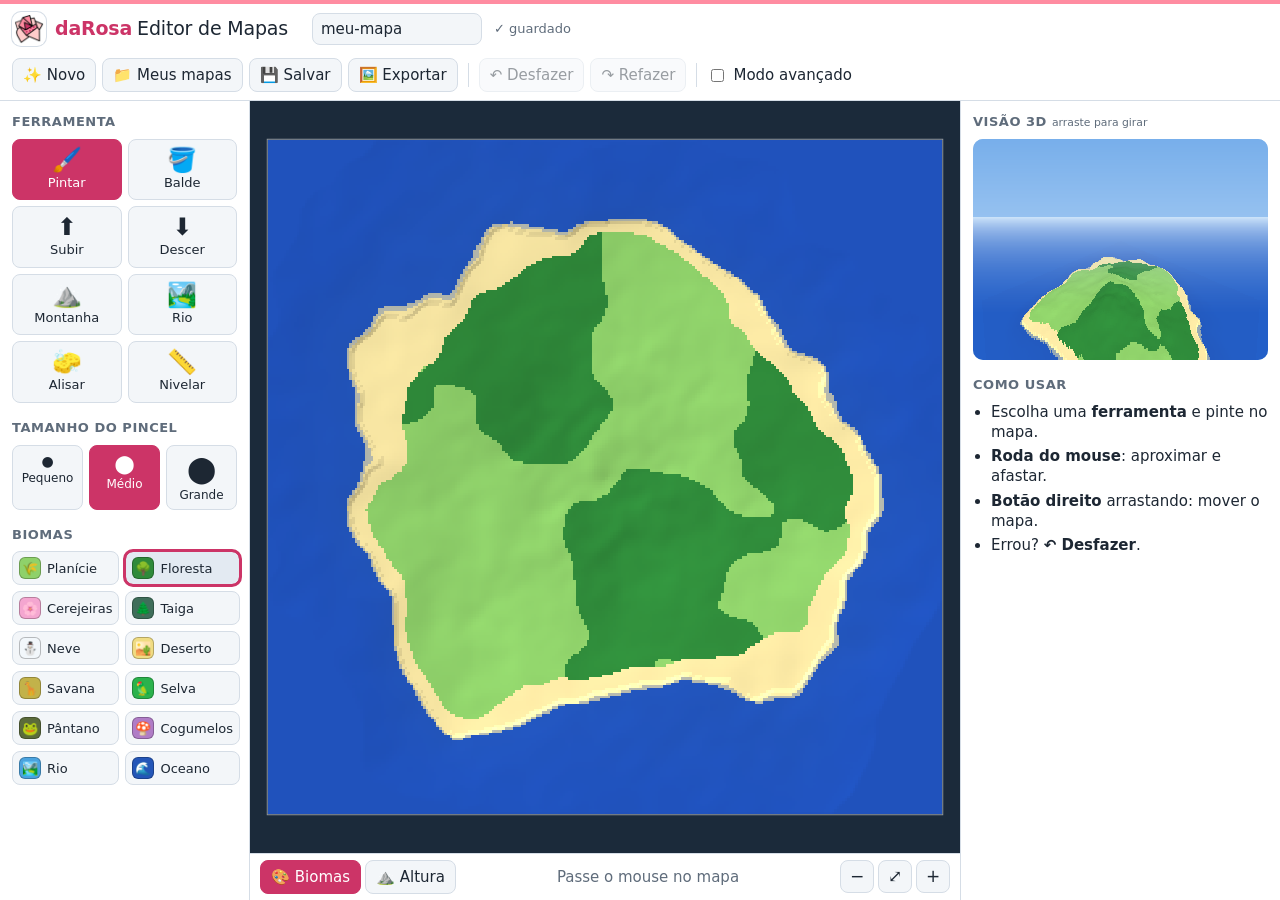
==== editor/index.html @ 05f7c0da "daRosa - Editor de Mapas: editor no navegador e gerador de mundos Editor de mapas de Minecraft no na" ====
<!doctype html>
<html lang="pt-BR">
<head>
  <meta charset="utf-8">
  <meta name="viewport" content="width=device-width, initial-scale=1">
  <title>daRosa - Editor de Mapas</title>
  <meta name="description" content="daRosa - Editor de Mapas: pinte biomas e relevo e transforme o desenho num mundo de Minecraft.">
  <meta name="theme-color" content="#cc3467">
  <link rel="icon" type="image/png" href="img/favicon.png">
  <link rel="apple-touch-icon" href="img/apple-touch-icon.png">
  <link rel="stylesheet" href="style.css">
</head>
<body class="simples">
  <header class="topo">
    <h1 class="marca">
      <img src="img/logo.png" alt="" width="34" height="34">
      <b>daRosa</b> <span>Editor de Mapas</span>
    </h1>
    <input id="nome" class="nome" value="meu-mapa" title="Nome do mapa" aria-label="Nome do mapa">
    <span id="statusSalvo" class="status-salvo" title="O mapa é guardado sozinho neste navegador enquanto você desenha">…</span>
    <div class="acoes">
      <button id="btnNovo" title="Começar um mapa novo (o atual continua guardado)">✨ Novo</button>
      <button id="btnAbrir" title="Ver todos os mapas guardados e as versões antigas">📁 Meus mapas</button>
      <button id="btnSalvar" title="Baixar o mapa num arquivo (.mcmapa)">💾 Salvar</button>
      <button id="btnExportar" title="Exportar imagens do mapa">🖼️ Exportar</button>
      <span class="sep"></span>
      <button id="btnDesfazer" title="Desfazer (Ctrl+Z)">↶ Desfazer</button>
      <button id="btnRefazer" title="Refazer (Ctrl+Y)">↷ Refazer</button>
      <span class="sep"></span>
      <label class="chave" title="Mostrar mais controles">
        <input type="checkbox" id="chkAvancado"> <span>Modo avançado</span>
      </label>
    </div>
    <input type="file" id="arquivo" accept=".mcmapa,.mcbackup,.json" hidden>
  </header>

  <main class="area">
    <aside class="painel esquerda">
      <section>
        <h2>Ferramenta</h2>
        <div id="ferramentas" class="grade-botoes"></div>
      </section>
      <section>
        <h2>Tamanho do pincel</h2>
        <div class="tamanhos simples-so">
          <button data-tam="4" class="tam">●<small>Pequeno</small></button>
          <button data-tam="10" class="tam">⬤<small>Médio</small></button>
          <button data-tam="24" class="tam grande">⬤<small>Grande</small></button>
        </div>
        <div class="avancado">
          <label class="linha">Raio <input type="range" id="rngRaio" min="1" max="100" value="10"> <output id="outRaio">10</output></label>
          <label class="linha">Força <input type="range" id="rngForca" min="5" max="100" value="50"> <output id="outForca">50%</output></label>
        </div>
      </section>
      <section id="secBiomas">
        <h2>Biomas</h2>
        <div id="biomas" class="biomas"></div>
      </section>
    </aside>

    <section class="centro">
      <div class="palco"><canvas id="mapa"></canvas></div>
      <div class="barra-mapa">
        <div class="vistas" role="group" aria-label="Como ver o mapa">
          <button data-vista="bioma" class="ativo">🎨 Biomas</button>
          <button data-vista="altura">⛰️ Altura</button>
        </div>
        <div id="info" class="info">Passe o mouse no mapa</div>
        <div class="zoom">
          <button id="zoomMenos" title="Afastar">−</button>
          <button id="zoomAjustar" title="Ver o mapa inteiro">⤢</button>
          <button id="zoomMais" title="Aproximar">+</button>
        </div>
      </div>
    </section>

    <aside class="painel direita">
      <section class="sec3d">
        <h2>Visão 3D <small>arraste para girar</small></h2>
        <canvas id="tela3d"></canvas>
      </section>
      <section class="avancado">
        <h2>Ajustes</h2>
        <label class="linha">Nível do mar <input type="number" id="numMar" min="-40" max="200" value="63"></label>
        <label class="linha"><input type="checkbox" id="chkMagico" checked> Pincel mágico <small>(oceano e rio afundam o terreno; terra sobe acima da água)</small></label>
        <label class="linha"><input type="checkbox" id="chkNivelClique" checked> Nivelar na altura do clique</label>
        <label class="linha">Altura do nivelar <input type="number" id="numNivel" min="-56" max="300" value="70"></label>
        <label class="linha">Exagero 3D <input type="range" id="rngExagero" min="10" max="40" value="15"></label>
        <label class="linha"><input type="checkbox" id="chkRelevo" checked> Sombra do relevo no mapa</label>
        <label class="linha"><input type="checkbox" id="chkGrade"> Grade de chunks (16×16)</label>
        <p class="dica" id="tamanhoInfo"></p>
      </section>
      <section class="ajuda simples-so">
        <h2>Como usar</h2>
        <ul>
          <li>Escolha uma <b>ferramenta</b> e pinte no mapa.</li>
          <li><b>Roda do mouse</b>: aproximar e afastar.</li>
          <li><b>Botão direito</b> arrastando: mover o mapa.</li>
          <li>Errou? <b>↶ Desfazer</b>.</li>
        </ul>
      </section>
    </aside>
  </main>

  <dialog id="dlgNovo">
    <form method="dialog">
      <h2>✨ Mapa novo</h2>
      <p>Que tipo de começo?</p>
      <div class="opcoes" id="tiposNovo">
        <label><input type="radio" name="tipo" value="ilha" checked><span>🏝️<b>Ilha</b></span></label>
        <label><input type="radio" name="tipo" value="planicie"><span>🌾<b>Planície</b></span></label>
        <label><input type="radio" name="tipo" value="oceano"><span>🌊<b>Só oceano</b></span></label>
      </div>
      <p>Tamanho</p>
      <div class="opcoes">
        <label><input type="radio" name="tam" value="256" checked><span>🟩<b>Pequeno</b><small>256 × 256</small></span></label>
        <label><input type="radio" name="tam" value="512"><span>🟩🟩<b>Médio</b><small>512 × 512</small></span></label>
        <label><input type="radio" name="tam" value="1024"><span>🟩🟩🟩<b>Grande</b><small>1024 × 1024</small></span></label>
      </div>
      <p class="dica">O mapa de agora não some: ele continua guardado em 📁 Meus mapas.</p>
      <menu>
        <button value="cancelar">Cancelar</button>
        <button value="ok" class="primario">Criar</button>
      </menu>
    </form>
  </dialog>

  <dialog id="dlgExportar">
    <form method="dialog">
      <h2>🖼️ Exportar</h2>
      <div class="opcoes">
        <button value="png-bioma" class="op"><span>🎨<b>Imagem dos biomas</b></span></button>
        <button value="png-altura" class="op"><span>⛰️<b>Imagem da altura</b></span></button>
      </div>
      <p class="dica">Para o Minecraft, o gerador usa o arquivo do projeto (💾 Salvar). A geração do mundo vem na próxima etapa.</p>
      <menu><button value="cancelar">Fechar</button></menu>
    </form>
  </dialog>

  <dialog id="dlgMapas" class="largo">
    <div class="mapas-topo">
      <button id="mapasVoltar" hidden>← Voltar</button>
      <h2 id="mapasTitulo">📁 Meus mapas</h2>
      <button id="mapasFechar" title="Fechar">✕</button>
    </div>
    <div id="mapasLista" class="mapas-lista"></div>
    <div id="mapasAcoes" class="mapas-acoes">
      <button id="mapasArquivo" title="Abrir um arquivo .mcmapa ou um backup .mcbackup">📂 Abrir arquivo…</button>
      <button id="mapasBackup" title="Baixar um arquivo com todos os mapas deste navegador">⬇️ Baixar backup de todos</button>
    </div>
    <p class="dica">Os mapas ficam guardados <b>neste navegador, neste computador</b>. Para levar a outro lugar ou ter uma cópia segura, use 💾 Salvar ou o backup.</p>
  </dialog>

  <div id="aviso" class="aviso" role="status" aria-live="polite"></div>

  <script type="module" src="js/app.js"></script>
</body>
</html>
---- editor/style.css ----
:root {
  --fundo: #eef2f6;
  --painel: #ffffff;
  --texto: #1d2733;
  --suave: #5f6c7b;
  --borda: #d5dde6;
  --botao: #f3f6f9;
  --botao-hover: #e3eaf2;
  /* cores da marca daRosa */
  --rosa-claro: #fecccb;
  --rosa: #ff8ca1;
  --rosa-escuro: #cc3467;
  --ativo: var(--rosa-escuro);
  --ativo-texto: #ffffff;
  --fundo-mapa: #1b2a3a;
  --raio: 10px;
  color-scheme: light;
}
@media (prefers-color-scheme: dark) {
  :root {
    --fundo: #12171e;
    --painel: #1b222b;
    --texto: #e6edf3;
    --suave: #9aa7b4;
    --borda: #2c3642;
    --botao: #242d38;
    --botao-hover: #2e3946;
    --ativo: #c82f63;
    --fundo-mapa: #0d1621;
    color-scheme: dark;
  }
}

* { box-sizing: border-box; }
html, body { height: 100%; margin: 0; }
body {
  background: var(--fundo);
  color: var(--texto);
  font: 15px/1.35 system-ui, "Segoe UI", Roboto, sans-serif;
  display: flex; flex-direction: column;
  overflow: hidden;
}
button {
  font: inherit; color: inherit;
  background: var(--botao);
  border: 1px solid var(--borda);
  border-radius: 8px;
  padding: 6px 10px;
  cursor: pointer;
}
button:hover { background: var(--botao-hover); }
button:disabled { opacity: .45; cursor: default; }
button.ativo, button.primario { background: var(--ativo); color: var(--ativo-texto); border-color: var(--ativo); }
input[type=number] { width: 72px; font: inherit; padding: 3px 5px; border-radius: 6px; border: 1px solid var(--borda); background: var(--botao); color: inherit; }
h2 { font-size: 13px; text-transform: uppercase; letter-spacing: .04em; color: var(--suave); margin: 0 0 8px; }
h2 small { text-transform: none; letter-spacing: 0; font-weight: normal; }

/* ---------- topo ---------- */
.topo {
  display: flex; align-items: center; gap: 12px; flex-wrap: wrap;
  padding: 8px 12px;
  background: var(--painel);
  border-bottom: 1px solid var(--borda);
}
.topo { border-top: 4px solid var(--rosa); }
/* marca no mesmo estilo do daRosa Modelamento 3D */
.marca {
  display: flex; align-items: center; gap: 9px; white-space: nowrap;
  font-size: 19px; margin: 0 12px 0 0; font-weight: 600; letter-spacing: -.01em; color: var(--texto);
}
.marca img {
  width: 34px; height: 34px; display: block;
  background: #fff; border-radius: 9px; padding: 2px; box-shadow: 0 0 0 1px var(--borda);
}
.marca b { color: var(--rosa-escuro); font-weight: 800; }
.marca span { color: var(--texto); font-weight: 500; margin-left: -4px; }
@media (prefers-color-scheme: dark) { .marca b { color: var(--rosa); } }
.nome { font: inherit; padding: 5px 8px; border: 1px solid var(--borda); border-radius: 8px; background: var(--botao); color: inherit; width: 170px; }
.acoes { display: flex; align-items: center; gap: 6px; flex-wrap: wrap; }
.sep { width: 1px; height: 24px; background: var(--borda); margin: 0 4px; }
.chave { display: flex; align-items: center; gap: 6px; cursor: pointer; user-select: none; }

/* ---------- área principal ---------- */
.area {
  flex: 1; min-height: 0;
  display: grid;
  grid-template-columns: 250px 1fr 320px;
  grid-template-rows: minmax(0, 1fr);
}
.painel {
  background: var(--painel);
  overflow-y: auto;
  overflow-x: hidden;
  min-width: 0;
  padding: 12px;
  display: flex; flex-direction: column; gap: 16px;
}
.esquerda { border-right: 1px solid var(--borda); }
.direita { border-left: 1px solid var(--borda); }

.grade-botoes { display: grid; grid-template-columns: repeat(2, 1fr); gap: 6px; }
.ferramenta { display: flex; flex-direction: column; align-items: center; gap: 2px; padding: 8px 4px; }
.ferramenta .ic { font-size: 24px; line-height: 1; }
.ferramenta small { font-size: 13px; }

.tamanhos { display: grid; grid-template-columns: repeat(3, 1fr); gap: 6px; }
.tam { display: flex; flex-direction: column; align-items: center; font-size: 14px; padding: 6px 2px; min-width: 0; }
.tam:nth-child(2) { font-size: 18px; }
.tam.grande { font-size: 26px; }
.tam small { font-size: 12px; }

.biomas { display: grid; grid-template-columns: 1fr 1fr; gap: 6px; }
.bioma {
  display: flex; align-items: center; gap: 6px;
  padding: 5px 6px; text-align: left; font-size: 13px;
}
.bioma .cor { width: 22px; height: 22px; border-radius: 6px; flex: none; border: 1px solid rgba(0,0,0,.25); display: grid; place-items: center; font-size: 13px; }
.bioma.ativo { background: var(--botao-hover); color: inherit; outline: 3px solid var(--ativo); outline-offset: -1px; }
.biomas.apagado { opacity: .4; }

.linha { display: flex; align-items: center; gap: 8px; margin: 6px 0; flex-wrap: wrap; }
.linha input[type=range] { flex: 1; min-width: 80px; }
.linha small { color: var(--suave); }
.dica { color: var(--suave); font-size: 13px; }
.ajuda ul { margin: 0; padding-left: 18px; }
.ajuda li { margin: 4px 0; }

/* modo simples / avançado */
body.simples .avancado { display: none !important; }
body:not(.simples) .simples-so { display: none !important; }

/* ---------- centro ---------- */
.centro { position: relative; min-width: 0; min-height: 0; display: flex; flex-direction: column; }
.palco { position: relative; flex: 1; min-height: 0; }
#mapa { position: absolute; inset: 0; width: 100%; height: 100%; display: block; background: var(--fundo-mapa); touch-action: none; cursor: crosshair; }
#mapa.arrastando { cursor: grabbing; }
.barra-mapa {
  display: flex; align-items: center; gap: 10px;
  padding: 6px 10px; background: var(--painel); border-top: 1px solid var(--borda);
}
.vistas, .zoom { display: flex; gap: 4px; }
.zoom button { width: 34px; font-size: 17px; padding: 4px 0; }
.info { flex: 1; text-align: center; color: var(--suave); font-variant-numeric: tabular-nums; white-space: nowrap; overflow: hidden; text-overflow: ellipsis; }

.sec3d canvas { width: 100%; aspect-ratio: 4 / 3; display: block; border-radius: var(--raio); background: #9cc6ee; cursor: grab; touch-action: none; image-rendering: auto; }

/* ---------- diálogos ---------- */
dialog {
  border: 1px solid var(--borda); border-radius: 14px;
  background: var(--painel); color: var(--texto);
  padding: 20px; width: min(520px, calc(100vw - 32px));
}
dialog::backdrop { background: rgba(0,0,0,.45); }
dialog h2 { font-size: 20px; text-transform: none; letter-spacing: 0; color: var(--texto); }
dialog p { margin: 12px 0 6px; }
.opcoes { display: grid; grid-template-columns: repeat(3, 1fr); gap: 8px; }
.opcoes label { cursor: pointer; }
.opcoes input { position: absolute; opacity: 0; pointer-events: none; }
.opcoes span, .op span {
  display: flex; flex-direction: column; align-items: center; gap: 4px;
  padding: 12px 6px; border: 2px solid var(--borda); border-radius: 12px; font-size: 22px; text-align: center;
}
.opcoes b { font-size: 15px; }
.opcoes small { font-size: 12px; color: var(--suave); }
.opcoes input:checked + span { border-color: var(--ativo); background: var(--botao-hover); }
.opcoes input:focus-visible + span { outline: 2px solid var(--ativo); }
.op { padding: 0; border: none; background: none; }
dialog menu { display: flex; justify-content: flex-end; gap: 8px; padding: 0; margin: 18px 0 0; }

/* ---------- status "guardado" ---------- */
.status-salvo { font-size: 13px; color: var(--suave); white-space: nowrap; min-width: 90px; }
.status-salvo.erro { color: #d9480f; font-weight: 600; }

/* ---------- Meus mapas ---------- */
dialog.largo { width: min(640px, calc(100vw - 32px)); }
.mapas-topo { display: flex; align-items: center; gap: 8px; }
.mapas-topo h2 { flex: 1; margin: 0; }
.mapas-lista { display: flex; flex-direction: column; gap: 8px; margin: 14px 0; max-height: 55vh; overflow-y: auto; }
.mapa-item { display: flex; align-items: center; gap: 12px; padding: 8px; border: 1px solid var(--borda); border-radius: 12px; }
.mapa-item.atual { border-color: var(--ativo); background: var(--botao); }
.mapa-item img, .sem-mini { width: 64px; height: 64px; border-radius: 8px; flex: none; image-rendering: pixelated; background: var(--fundo-mapa); }
.sem-mini { display: grid; place-items: center; font-size: 28px; background: var(--botao); }
.mapa-info { flex: 1; min-width: 0; display: flex; flex-direction: column; }
.mapa-info b { overflow: hidden; text-overflow: ellipsis; white-space: nowrap; }
.mapa-info small { color: var(--suave); }
.mapa-botoes { display: flex; gap: 6px; flex-wrap: wrap; justify-content: flex-end; }
.mapas-acoes { display: flex; gap: 8px; flex-wrap: wrap; }

/* ---------- aviso flutuante ---------- */
.aviso {
  position: fixed; left: 50%; bottom: 70px; transform: translateX(-50%) translateY(20px);
  background: #1d2733; color: #fff; padding: 10px 16px; border-radius: 10px;
  opacity: 0; transition: .25s; pointer-events: none; max-width: calc(100vw - 32px);
}
.aviso.mostrar { opacity: 1; transform: translateX(-50%); }

/* ---------- telas menores ---------- */
@media (max-width: 1100px) {
  .area { grid-template-columns: 220px 1fr 260px; }
}
@media (max-width: 820px) {
  body { overflow: auto; }
  .area { flex: none; grid-template-columns: 1fr; grid-template-rows: 60vh auto auto; }
  .painel { overflow: visible; }
  .esquerda { order: 2; border: none; }
  .centro { order: 1; height: 60vh; }
  .direita { order: 3; border: none; }
}
@media (max-width: 480px) {
  .marca span { display: none; }
}
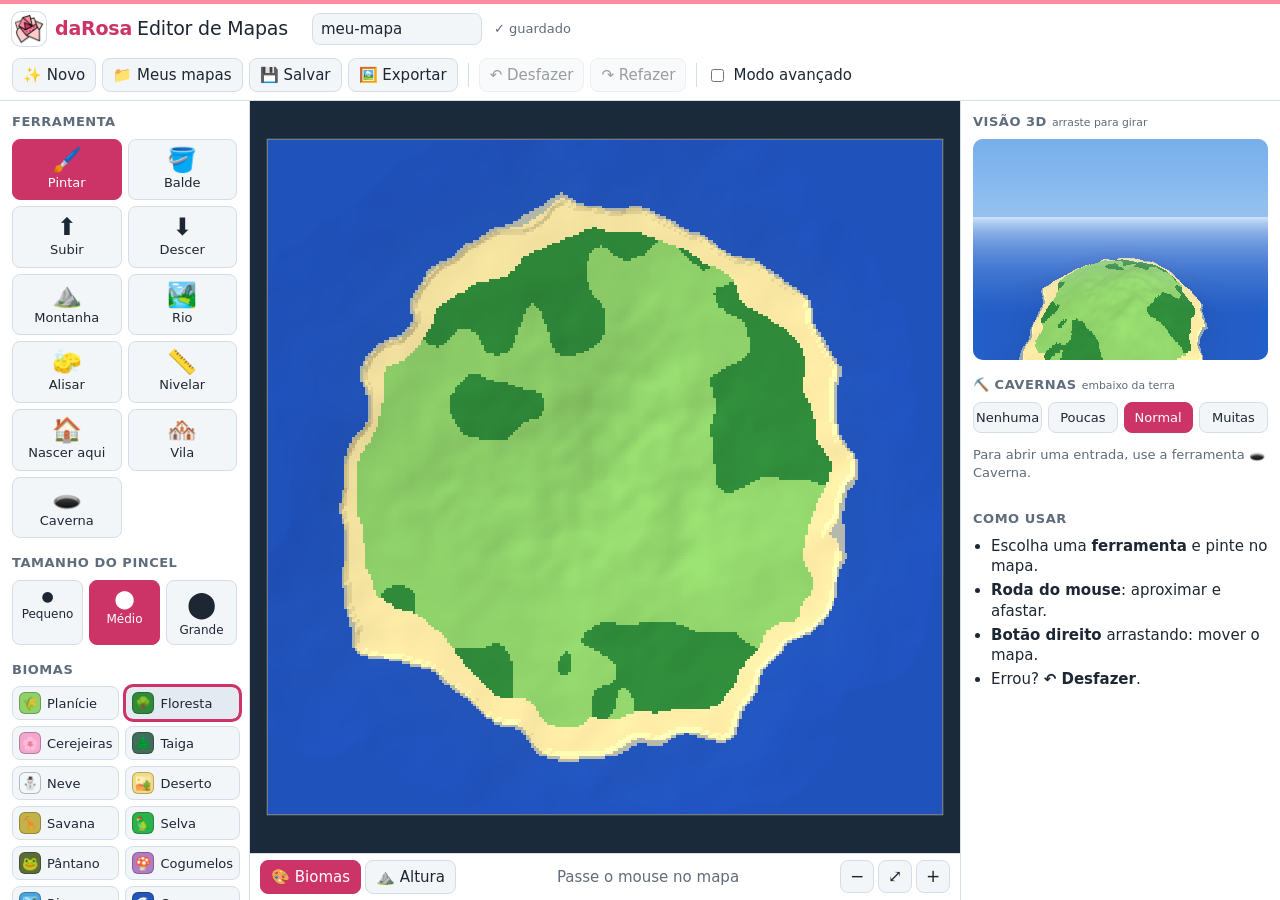
==== commit f99c9cc6: "Entradas de caverna e quantidade de cavernas no editor - Ferramenta "Caverna" (🕳️): marca uma entrad" ====
--- a/editor/index.html
+++ b/editor/index.html
@@ -79,6 +79,11 @@
         <h2>Visão 3D <small>arraste para girar</small></h2>
         <canvas id="tela3d"></canvas>
       </section>
+      <section>
+        <h2>⛏️ Cavernas <small>embaixo da terra</small></h2>
+        <div id="cavernas" class="cavernas" role="group" aria-label="Quantidade de cavernas"></div>
+        <p class="dica">Para abrir uma entrada, use a ferramenta 🕳️ Caverna.</p>
+      </section>
       <section class="avancado">
         <h2>Ajustes</h2>
         <label class="linha">Nível do mar <input type="number" id="numMar" min="-40" max="200" value="63"></label>
--- a/editor/style.css
+++ b/editor/style.css
@@ -118,6 +118,9 @@
 .bioma.ativo { background: var(--botao-hover); color: inherit; outline: 3px solid var(--ativo); outline-offset: -1px; }
 .biomas.apagado { opacity: .4; }
 
+.cavernas { display: grid; grid-template-columns: repeat(4, 1fr); gap: 6px; }
+.cavernas button { padding: 6px 2px; font-size: 13px; min-width: 0; }
+
 .linha { display: flex; align-items: center; gap: 8px; margin: 6px 0; flex-wrap: wrap; }
 .linha input[type=range] { flex: 1; min-width: 80px; }
 .linha small { color: var(--suave); }
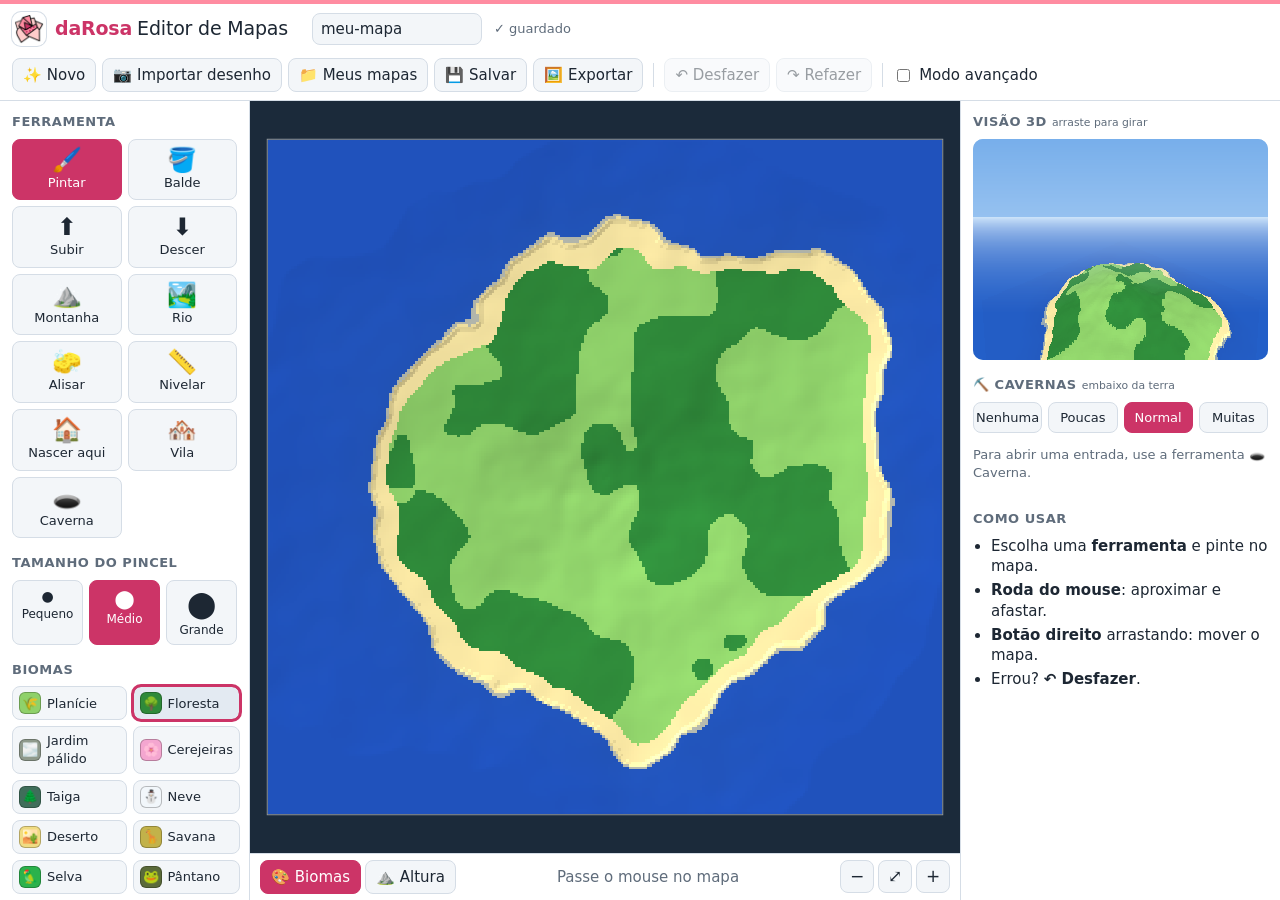
==== commit 4a308faf: "Importar desenho: foto de um mapa no papel vira mapa do editor Novo botão "📷 Importar desenho": esco" ====
--- a/editor/index.html
+++ b/editor/index.html
@@ -20,6 +20,7 @@
     <span id="statusSalvo" class="status-salvo" title="O mapa é guardado sozinho neste navegador enquanto você desenha">…</span>
     <div class="acoes">
       <button id="btnNovo" title="Começar um mapa novo (o atual continua guardado)">✨ Novo</button>
+      <button id="btnImportar" title="Criar um mapa a partir da foto de um desenho no papel">📷 Importar desenho</button>
       <button id="btnAbrir" title="Ver todos os mapas guardados e as versões antigas">📁 Meus mapas</button>
       <button id="btnSalvar" title="Baixar o mapa num arquivo (.mcmapa)">💾 Salvar</button>
       <button id="btnExportar" title="Exportar imagens do mapa">🖼️ Exportar</button>
@@ -156,6 +157,59 @@
     <p class="dica">Os mapas ficam guardados <b>neste navegador, neste computador</b>. Para levar a outro lugar ou ter uma cópia segura, use 💾 Salvar ou o backup.</p>
   </dialog>
 
+  <dialog id="dlgImportar" class="importar">
+    <div class="mapas-topo">
+      <h2>📷 Importar desenho</h2>
+      <button id="impFechar" title="Fechar">✕</button>
+    </div>
+
+    <section data-passo="1" class="imp-passo1">
+      <p>Tire uma foto do mapa desenhado no papel — <b>de cima</b>, com <b>boa luz</b> e a <b>folha inteira</b> aparecendo.
+        Cada cor do desenho vai virar um bioma.</p>
+      <label class="botao-foto">
+        <input type="file" id="impArquivo" accept="image/*">
+        <span>📷 Escolher a foto</span>
+      </label>
+      <p class="dica">A foto não sai deste aparelho: tudo é feito aqui no navegador.</p>
+    </section>
+
+    <section data-passo="2" hidden>
+      <p><b>Passo 2:</b> arraste as 4 bolinhas para os cantos do desenho.</p>
+      <canvas id="impCantos" class="imp-cantos"></canvas>
+      <div class="imp-barra">
+        <button id="impVoltar1">← Outra foto</button>
+        <button id="impCantosReset">Achar a folha</button>
+        <button id="impCantosTudo">Foto inteira</button>
+        <label>Tamanho do mapa
+          <select id="impTamanho">
+            <option value="256">Pequeno (256)</option>
+            <option value="512" selected>Médio (512)</option>
+            <option value="1024">Grande (1024)</option>
+          </select>
+        </label>
+        <span class="espaco"></span>
+        <button id="impProximo" class="primario">Próximo: cores →</button>
+      </div>
+    </section>
+
+    <section data-passo="3" hidden>
+      <p><b>Passo 3:</b> diga qual bioma é cada cor (igual à legenda do desenho). Passe o mouse numa cor para ver onde ela está.</p>
+      <div class="imp-cores-area">
+        <canvas id="impPrevia" class="imp-previa"></canvas>
+        <div id="impCores" class="imp-cores"></div>
+      </div>
+      <div class="imp-barra">
+        <button id="impVoltar2">← Cantos</button>
+        <label><input type="checkbox" id="impPraias" checked> Praias na costa</label>
+        <label title="A margem da folha e a legenda, se não foram pintadas, viram mar"><input type="checkbox" id="impBordaMar" checked> Papel em branco na borda vira mar</label>
+        <span class="espaco"></span>
+        <button id="impCriar" class="primario">✨ Criar mapa</button>
+      </div>
+    </section>
+
+    <div id="impProcessando" class="imp-processando" hidden>⏳ Transformando o desenho…</div>
+  </dialog>
+
   <div id="aviso" class="aviso" role="status" aria-live="polite"></div>
 
   <script type="module" src="js/app.js"></script>
--- a/editor/style.css
+++ b/editor/style.css
@@ -189,6 +189,42 @@
 .mapa-botoes { display: flex; gap: 6px; flex-wrap: wrap; justify-content: flex-end; }
 .mapas-acoes { display: flex; gap: 8px; flex-wrap: wrap; }
 
+/* ---------- Importar desenho ---------- */
+dialog.importar { width: min(1100px, calc(100vw - 24px)); height: min(860px, calc(100vh - 24px)); position: relative; }
+dialog.importar[open] { display: flex; flex-direction: column; gap: 8px; }
+dialog.importar > section:not([hidden]) { flex: 1; min-height: 0; display: flex; flex-direction: column; gap: 10px; }
+dialog.importar p { margin: 4px 0; }
+.imp-passo1 { align-items: center; justify-content: center; text-align: center; }
+.botao-foto input { position: absolute; opacity: 0; width: 1px; height: 1px; }
+.botao-foto span {
+  display: inline-block; padding: 18px 28px; font-size: 20px; font-weight: 600; cursor: pointer;
+  background: var(--ativo); color: var(--ativo-texto); border-radius: 14px;
+}
+.botao-foto input:focus-visible + span { outline: 3px solid var(--rosa); outline-offset: 3px; }
+.imp-cantos { flex: 1; min-height: 0; width: 100%; touch-action: none; background: var(--botao); border-radius: 10px; }
+.imp-barra { display: flex; align-items: center; gap: 8px; flex-wrap: wrap; }
+.imp-barra label { display: flex; align-items: center; gap: 6px; }
+.imp-barra select { font: inherit; padding: 4px; border-radius: 6px; }
+.espaco { flex: 1; }
+.imp-cores-area { flex: 1; min-height: 0; display: grid; grid-template-columns: 1fr 340px; gap: 12px; }
+.imp-previa { width: 100%; height: 100%; object-fit: contain; image-rendering: pixelated; background: var(--fundo-mapa); border-radius: 10px; min-height: 0; }
+.imp-cores { overflow-y: auto; display: flex; flex-direction: column; gap: 6px; }
+.imp-cor { display: grid; grid-template-columns: 34px 46px 1fr; align-items: center; gap: 8px; padding: 4px; border-radius: 8px; }
+.imp-cor:hover { background: var(--botao); }
+.imp-cor .amostra { width: 34px; height: 26px; border-radius: 6px; border: 1px solid rgba(0,0,0,.3); }
+.imp-cor small { color: var(--suave); text-align: right; }
+.imp-cor select { font: inherit; padding: 4px; border-radius: 6px; min-width: 0; }
+.imp-pequenas summary { cursor: pointer; color: var(--suave); padding: 6px 4px; }
+.imp-pequenas[open] { display: flex; flex-direction: column; gap: 6px; }
+.imp-processando {
+  position: absolute; inset: 0; display: grid; place-items: center; font-size: 22px; font-weight: 600;
+  background: color-mix(in srgb, var(--painel) 85%, transparent); border-radius: 14px;
+}
+.imp-processando[hidden] { display: none; }
+@media (max-width: 760px) {
+  .imp-cores-area { grid-template-columns: 1fr; grid-template-rows: 45% 1fr; }
+}
+
 /* ---------- aviso flutuante ---------- */
 .aviso {
   position: fixed; left: 50%; bottom: 70px; transform: translateX(-50%) translateY(20px);
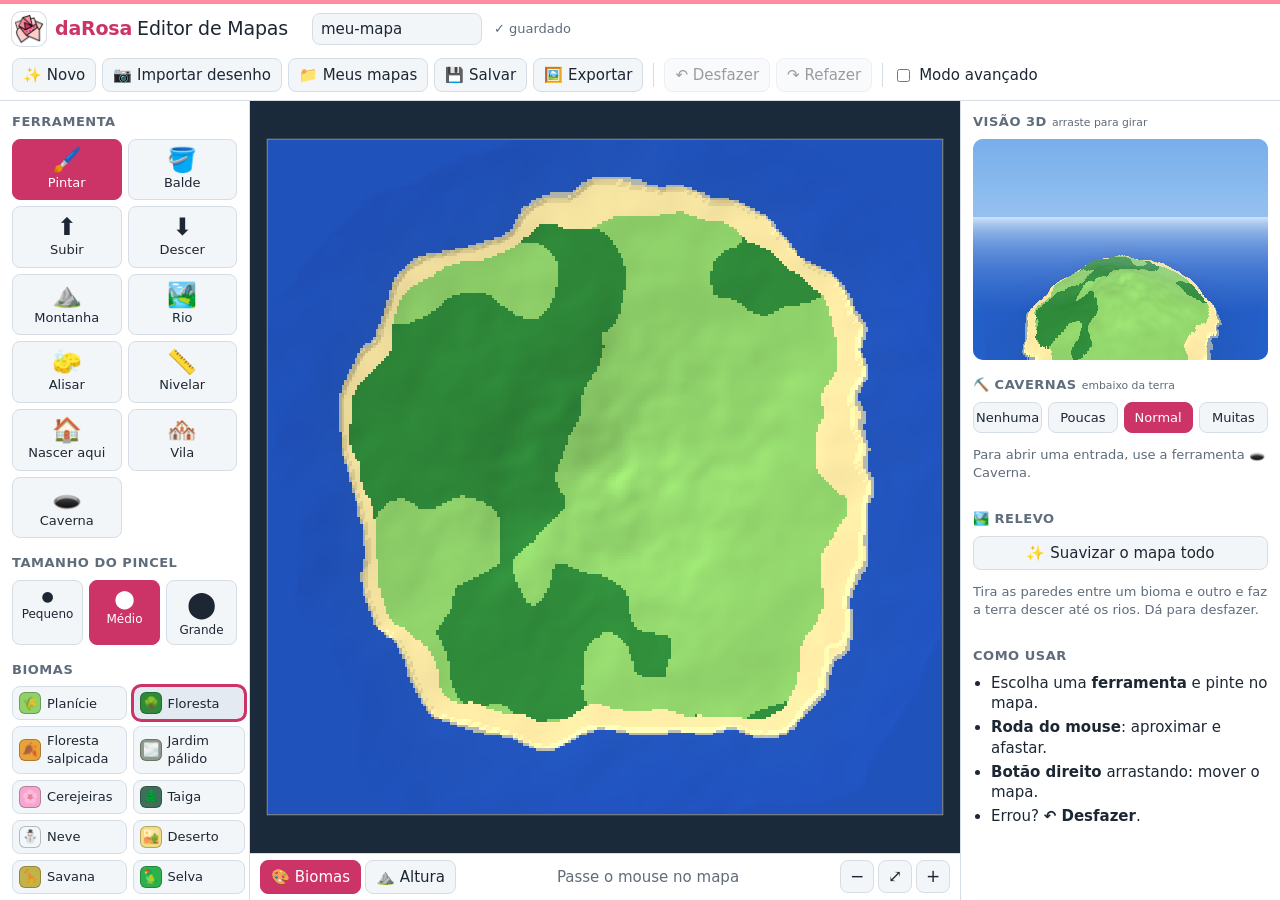
==== commit 27e94b83: "Transições suaves entre biomas e vales até os rios - Fim de cada traço de bioma/rio e do balde suavi" ====
--- a/editor/index.html
+++ b/editor/index.html
@@ -85,6 +85,11 @@
         <div id="cavernas" class="cavernas" role="group" aria-label="Quantidade de cavernas"></div>
         <p class="dica">Para abrir uma entrada, use a ferramenta 🕳️ Caverna.</p>
       </section>
+      <section>
+        <h2>🏞️ Relevo</h2>
+        <button id="btnSuavizar" class="largo">✨ Suavizar o mapa todo</button>
+        <p class="dica">Tira as paredes entre um bioma e outro e faz a terra descer até os rios. Dá para desfazer.</p>
+      </section>
       <section class="avancado">
         <h2>Ajustes</h2>
         <label class="linha">Nível do mar <input type="number" id="numMar" min="-40" max="200" value="63"></label>
--- a/editor/style.css
+++ b/editor/style.css
@@ -1,250 +1,251 @@
-:root {
-  --fundo: #eef2f6;
-  --painel: #ffffff;
-  --texto: #1d2733;
-  --suave: #5f6c7b;
-  --borda: #d5dde6;
-  --botao: #f3f6f9;
-  --botao-hover: #e3eaf2;
-  /* cores da marca daRosa */
-  --rosa-claro: #fecccb;
-  --rosa: #ff8ca1;
-  --rosa-escuro: #cc3467;
-  --ativo: var(--rosa-escuro);
-  --ativo-texto: #ffffff;
-  --fundo-mapa: #1b2a3a;
-  --raio: 10px;
-  color-scheme: light;
-}
-@media (prefers-color-scheme: dark) {
-  :root {
-    --fundo: #12171e;
-    --painel: #1b222b;
-    --texto: #e6edf3;
-    --suave: #9aa7b4;
-    --borda: #2c3642;
-    --botao: #242d38;
-    --botao-hover: #2e3946;
-    --ativo: #c82f63;
-    --fundo-mapa: #0d1621;
-    color-scheme: dark;
-  }
-}
-
-* { box-sizing: border-box; }
-html, body { height: 100%; margin: 0; }
-body {
-  background: var(--fundo);
-  color: var(--texto);
-  font: 15px/1.35 system-ui, "Segoe UI", Roboto, sans-serif;
-  display: flex; flex-direction: column;
-  overflow: hidden;
-}
-button {
-  font: inherit; color: inherit;
-  background: var(--botao);
-  border: 1px solid var(--borda);
-  border-radius: 8px;
-  padding: 6px 10px;
-  cursor: pointer;
-}
-button:hover { background: var(--botao-hover); }
-button:disabled { opacity: .45; cursor: default; }
-button.ativo, button.primario { background: var(--ativo); color: var(--ativo-texto); border-color: var(--ativo); }
-input[type=number] { width: 72px; font: inherit; padding: 3px 5px; border-radius: 6px; border: 1px solid var(--borda); background: var(--botao); color: inherit; }
-h2 { font-size: 13px; text-transform: uppercase; letter-spacing: .04em; color: var(--suave); margin: 0 0 8px; }
-h2 small { text-transform: none; letter-spacing: 0; font-weight: normal; }
-
-/* ---------- topo ---------- */
-.topo {
-  display: flex; align-items: center; gap: 12px; flex-wrap: wrap;
-  padding: 8px 12px;
-  background: var(--painel);
-  border-bottom: 1px solid var(--borda);
-}
-.topo { border-top: 4px solid var(--rosa); }
-/* marca no mesmo estilo do daRosa Modelamento 3D */
-.marca {
-  display: flex; align-items: center; gap: 9px; white-space: nowrap;
-  font-size: 19px; margin: 0 12px 0 0; font-weight: 600; letter-spacing: -.01em; color: var(--texto);
-}
-.marca img {
-  width: 34px; height: 34px; display: block;
-  background: #fff; border-radius: 9px; padding: 2px; box-shadow: 0 0 0 1px var(--borda);
-}
-.marca b { color: var(--rosa-escuro); font-weight: 800; }
-.marca span { color: var(--texto); font-weight: 500; margin-left: -4px; }
-@media (prefers-color-scheme: dark) { .marca b { color: var(--rosa); } }
-.nome { font: inherit; padding: 5px 8px; border: 1px solid var(--borda); border-radius: 8px; background: var(--botao); color: inherit; width: 170px; }
-.acoes { display: flex; align-items: center; gap: 6px; flex-wrap: wrap; }
-.sep { width: 1px; height: 24px; background: var(--borda); margin: 0 4px; }
-.chave { display: flex; align-items: center; gap: 6px; cursor: pointer; user-select: none; }
-
-/* ---------- área principal ---------- */
-.area {
-  flex: 1; min-height: 0;
-  display: grid;
-  grid-template-columns: 250px 1fr 320px;
-  grid-template-rows: minmax(0, 1fr);
-}
-.painel {
-  background: var(--painel);
-  overflow-y: auto;
-  overflow-x: hidden;
-  min-width: 0;
-  padding: 12px;
-  display: flex; flex-direction: column; gap: 16px;
-}
-.esquerda { border-right: 1px solid var(--borda); }
-.direita { border-left: 1px solid var(--borda); }
-
-.grade-botoes { display: grid; grid-template-columns: repeat(2, 1fr); gap: 6px; }
-.ferramenta { display: flex; flex-direction: column; align-items: center; gap: 2px; padding: 8px 4px; }
-.ferramenta .ic { font-size: 24px; line-height: 1; }
-.ferramenta small { font-size: 13px; }
-
-.tamanhos { display: grid; grid-template-columns: repeat(3, 1fr); gap: 6px; }
-.tam { display: flex; flex-direction: column; align-items: center; font-size: 14px; padding: 6px 2px; min-width: 0; }
-.tam:nth-child(2) { font-size: 18px; }
-.tam.grande { font-size: 26px; }
-.tam small { font-size: 12px; }
-
-.biomas { display: grid; grid-template-columns: 1fr 1fr; gap: 6px; }
-.bioma {
-  display: flex; align-items: center; gap: 6px;
-  padding: 5px 6px; text-align: left; font-size: 13px;
-}
-.bioma .cor { width: 22px; height: 22px; border-radius: 6px; flex: none; border: 1px solid rgba(0,0,0,.25); display: grid; place-items: center; font-size: 13px; }
-.bioma.ativo { background: var(--botao-hover); color: inherit; outline: 3px solid var(--ativo); outline-offset: -1px; }
-.biomas.apagado { opacity: .4; }
-
-.cavernas { display: grid; grid-template-columns: repeat(4, 1fr); gap: 6px; }
-.cavernas button { padding: 6px 2px; font-size: 13px; min-width: 0; }
-
-.linha { display: flex; align-items: center; gap: 8px; margin: 6px 0; flex-wrap: wrap; }
-.linha input[type=range] { flex: 1; min-width: 80px; }
-.linha small { color: var(--suave); }
-.dica { color: var(--suave); font-size: 13px; }
-.ajuda ul { margin: 0; padding-left: 18px; }
-.ajuda li { margin: 4px 0; }
-
-/* modo simples / avançado */
-body.simples .avancado { display: none !important; }
-body:not(.simples) .simples-so { display: none !important; }
-
-/* ---------- centro ---------- */
-.centro { position: relative; min-width: 0; min-height: 0; display: flex; flex-direction: column; }
-.palco { position: relative; flex: 1; min-height: 0; }
-#mapa { position: absolute; inset: 0; width: 100%; height: 100%; display: block; background: var(--fundo-mapa); touch-action: none; cursor: crosshair; }
-#mapa.arrastando { cursor: grabbing; }
-.barra-mapa {
-  display: flex; align-items: center; gap: 10px;
-  padding: 6px 10px; background: var(--painel); border-top: 1px solid var(--borda);
-}
-.vistas, .zoom { display: flex; gap: 4px; }
-.zoom button { width: 34px; font-size: 17px; padding: 4px 0; }
-.info { flex: 1; text-align: center; color: var(--suave); font-variant-numeric: tabular-nums; white-space: nowrap; overflow: hidden; text-overflow: ellipsis; }
-
-.sec3d canvas { width: 100%; aspect-ratio: 4 / 3; display: block; border-radius: var(--raio); background: #9cc6ee; cursor: grab; touch-action: none; image-rendering: auto; }
-
-/* ---------- diálogos ---------- */
-dialog {
-  border: 1px solid var(--borda); border-radius: 14px;
-  background: var(--painel); color: var(--texto);
-  padding: 20px; width: min(520px, calc(100vw - 32px));
-}
-dialog::backdrop { background: rgba(0,0,0,.45); }
-dialog h2 { font-size: 20px; text-transform: none; letter-spacing: 0; color: var(--texto); }
-dialog p { margin: 12px 0 6px; }
-.opcoes { display: grid; grid-template-columns: repeat(3, 1fr); gap: 8px; }
-.opcoes label { cursor: pointer; }
-.opcoes input { position: absolute; opacity: 0; pointer-events: none; }
-.opcoes span, .op span {
-  display: flex; flex-direction: column; align-items: center; gap: 4px;
-  padding: 12px 6px; border: 2px solid var(--borda); border-radius: 12px; font-size: 22px; text-align: center;
-}
-.opcoes b { font-size: 15px; }
-.opcoes small { font-size: 12px; color: var(--suave); }
-.opcoes input:checked + span { border-color: var(--ativo); background: var(--botao-hover); }
-.opcoes input:focus-visible + span { outline: 2px solid var(--ativo); }
-.op { padding: 0; border: none; background: none; }
-dialog menu { display: flex; justify-content: flex-end; gap: 8px; padding: 0; margin: 18px 0 0; }
-
-/* ---------- status "guardado" ---------- */
-.status-salvo { font-size: 13px; color: var(--suave); white-space: nowrap; min-width: 90px; }
-.status-salvo.erro { color: #d9480f; font-weight: 600; }
-
-/* ---------- Meus mapas ---------- */
-dialog.largo { width: min(640px, calc(100vw - 32px)); }
-.mapas-topo { display: flex; align-items: center; gap: 8px; }
-.mapas-topo h2 { flex: 1; margin: 0; }
-.mapas-lista { display: flex; flex-direction: column; gap: 8px; margin: 14px 0; max-height: 55vh; overflow-y: auto; }
-.mapa-item { display: flex; align-items: center; gap: 12px; padding: 8px; border: 1px solid var(--borda); border-radius: 12px; }
-.mapa-item.atual { border-color: var(--ativo); background: var(--botao); }
-.mapa-item img, .sem-mini { width: 64px; height: 64px; border-radius: 8px; flex: none; image-rendering: pixelated; background: var(--fundo-mapa); }
-.sem-mini { display: grid; place-items: center; font-size: 28px; background: var(--botao); }
-.mapa-info { flex: 1; min-width: 0; display: flex; flex-direction: column; }
-.mapa-info b { overflow: hidden; text-overflow: ellipsis; white-space: nowrap; }
-.mapa-info small { color: var(--suave); }
-.mapa-botoes { display: flex; gap: 6px; flex-wrap: wrap; justify-content: flex-end; }
-.mapas-acoes { display: flex; gap: 8px; flex-wrap: wrap; }
-
-/* ---------- Importar desenho ---------- */
-dialog.importar { width: min(1100px, calc(100vw - 24px)); height: min(860px, calc(100vh - 24px)); position: relative; }
-dialog.importar[open] { display: flex; flex-direction: column; gap: 8px; }
-dialog.importar > section:not([hidden]) { flex: 1; min-height: 0; display: flex; flex-direction: column; gap: 10px; }
-dialog.importar p { margin: 4px 0; }
-.imp-passo1 { align-items: center; justify-content: center; text-align: center; }
-.botao-foto input { position: absolute; opacity: 0; width: 1px; height: 1px; }
-.botao-foto span {
-  display: inline-block; padding: 18px 28px; font-size: 20px; font-weight: 600; cursor: pointer;
-  background: var(--ativo); color: var(--ativo-texto); border-radius: 14px;
-}
-.botao-foto input:focus-visible + span { outline: 3px solid var(--rosa); outline-offset: 3px; }
-.imp-cantos { flex: 1; min-height: 0; width: 100%; touch-action: none; background: var(--botao); border-radius: 10px; }
-.imp-barra { display: flex; align-items: center; gap: 8px; flex-wrap: wrap; }
-.imp-barra label { display: flex; align-items: center; gap: 6px; }
-.imp-barra select { font: inherit; padding: 4px; border-radius: 6px; }
-.espaco { flex: 1; }
-.imp-cores-area { flex: 1; min-height: 0; display: grid; grid-template-columns: 1fr 340px; gap: 12px; }
-.imp-previa { width: 100%; height: 100%; object-fit: contain; image-rendering: pixelated; background: var(--fundo-mapa); border-radius: 10px; min-height: 0; }
-.imp-cores { overflow-y: auto; display: flex; flex-direction: column; gap: 6px; }
-.imp-cor { display: grid; grid-template-columns: 34px 46px 1fr; align-items: center; gap: 8px; padding: 4px; border-radius: 8px; }
-.imp-cor:hover { background: var(--botao); }
-.imp-cor .amostra { width: 34px; height: 26px; border-radius: 6px; border: 1px solid rgba(0,0,0,.3); }
-.imp-cor small { color: var(--suave); text-align: right; }
-.imp-cor select { font: inherit; padding: 4px; border-radius: 6px; min-width: 0; }
-.imp-pequenas summary { cursor: pointer; color: var(--suave); padding: 6px 4px; }
-.imp-pequenas[open] { display: flex; flex-direction: column; gap: 6px; }
-.imp-processando {
-  position: absolute; inset: 0; display: grid; place-items: center; font-size: 22px; font-weight: 600;
-  background: color-mix(in srgb, var(--painel) 85%, transparent); border-radius: 14px;
-}
-.imp-processando[hidden] { display: none; }
-@media (max-width: 760px) {
-  .imp-cores-area { grid-template-columns: 1fr; grid-template-rows: 45% 1fr; }
-}
-
-/* ---------- aviso flutuante ---------- */
-.aviso {
-  position: fixed; left: 50%; bottom: 70px; transform: translateX(-50%) translateY(20px);
-  background: #1d2733; color: #fff; padding: 10px 16px; border-radius: 10px;
-  opacity: 0; transition: .25s; pointer-events: none; max-width: calc(100vw - 32px);
-}
-.aviso.mostrar { opacity: 1; transform: translateX(-50%); }
-
-/* ---------- telas menores ---------- */
-@media (max-width: 1100px) {
-  .area { grid-template-columns: 220px 1fr 260px; }
-}
-@media (max-width: 820px) {
-  body { overflow: auto; }
-  .area { flex: none; grid-template-columns: 1fr; grid-template-rows: 60vh auto auto; }
-  .painel { overflow: visible; }
-  .esquerda { order: 2; border: none; }
-  .centro { order: 1; height: 60vh; }
-  .direita { order: 3; border: none; }
-}
-@media (max-width: 480px) {
-  .marca span { display: none; }
-}
+:root {
+  --fundo: #eef2f6;
+  --painel: #ffffff;
+  --texto: #1d2733;
+  --suave: #5f6c7b;
+  --borda: #d5dde6;
+  --botao: #f3f6f9;
+  --botao-hover: #e3eaf2;
+  /* cores da marca daRosa */
+  --rosa-claro: #fecccb;
+  --rosa: #ff8ca1;
+  --rosa-escuro: #cc3467;
+  --ativo: var(--rosa-escuro);
+  --ativo-texto: #ffffff;
+  --fundo-mapa: #1b2a3a;
+  --raio: 10px;
+  color-scheme: light;
+}
+@media (prefers-color-scheme: dark) {
+  :root {
+    --fundo: #12171e;
+    --painel: #1b222b;
+    --texto: #e6edf3;
+    --suave: #9aa7b4;
+    --borda: #2c3642;
+    --botao: #242d38;
+    --botao-hover: #2e3946;
+    --ativo: #c82f63;
+    --fundo-mapa: #0d1621;
+    color-scheme: dark;
+  }
+}
+
+* { box-sizing: border-box; }
+html, body { height: 100%; margin: 0; }
+body {
+  background: var(--fundo);
+  color: var(--texto);
+  font: 15px/1.35 system-ui, "Segoe UI", Roboto, sans-serif;
+  display: flex; flex-direction: column;
+  overflow: hidden;
+}
+button {
+  font: inherit; color: inherit;
+  background: var(--botao);
+  border: 1px solid var(--borda);
+  border-radius: 8px;
+  padding: 6px 10px;
+  cursor: pointer;
+}
+button:hover { background: var(--botao-hover); }
+button:disabled { opacity: .45; cursor: default; }
+button.ativo, button.primario { background: var(--ativo); color: var(--ativo-texto); border-color: var(--ativo); }
+input[type=number] { width: 72px; font: inherit; padding: 3px 5px; border-radius: 6px; border: 1px solid var(--borda); background: var(--botao); color: inherit; }
+h2 { font-size: 13px; text-transform: uppercase; letter-spacing: .04em; color: var(--suave); margin: 0 0 8px; }
+h2 small { text-transform: none; letter-spacing: 0; font-weight: normal; }
+
+/* ---------- topo ---------- */
+.topo {
+  display: flex; align-items: center; gap: 12px; flex-wrap: wrap;
+  padding: 8px 12px;
+  background: var(--painel);
+  border-bottom: 1px solid var(--borda);
+}
+.topo { border-top: 4px solid var(--rosa); }
+/* marca no mesmo estilo do daRosa Modelamento 3D */
+.marca {
+  display: flex; align-items: center; gap: 9px; white-space: nowrap;
+  font-size: 19px; margin: 0 12px 0 0; font-weight: 600; letter-spacing: -.01em; color: var(--texto);
+}
+.marca img {
+  width: 34px; height: 34px; display: block;
+  background: #fff; border-radius: 9px; padding: 2px; box-shadow: 0 0 0 1px var(--borda);
+}
+.marca b { color: var(--rosa-escuro); font-weight: 800; }
+.marca span { color: var(--texto); font-weight: 500; margin-left: -4px; }
+@media (prefers-color-scheme: dark) { .marca b { color: var(--rosa); } }
+.nome { font: inherit; padding: 5px 8px; border: 1px solid var(--borda); border-radius: 8px; background: var(--botao); color: inherit; width: 170px; }
+.acoes { display: flex; align-items: center; gap: 6px; flex-wrap: wrap; }
+.sep { width: 1px; height: 24px; background: var(--borda); margin: 0 4px; }
+.chave { display: flex; align-items: center; gap: 6px; cursor: pointer; user-select: none; }
+
+/* ---------- área principal ---------- */
+.area {
+  flex: 1; min-height: 0;
+  display: grid;
+  grid-template-columns: 250px 1fr 320px;
+  grid-template-rows: minmax(0, 1fr);
+}
+.painel {
+  background: var(--painel);
+  overflow-y: auto;
+  overflow-x: hidden;
+  min-width: 0;
+  padding: 12px;
+  display: flex; flex-direction: column; gap: 16px;
+}
+.esquerda { border-right: 1px solid var(--borda); }
+.direita { border-left: 1px solid var(--borda); }
+
+.grade-botoes { display: grid; grid-template-columns: repeat(2, 1fr); gap: 6px; }
+.ferramenta { display: flex; flex-direction: column; align-items: center; gap: 2px; padding: 8px 4px; }
+.ferramenta .ic { font-size: 24px; line-height: 1; }
+.ferramenta small { font-size: 13px; }
+
+.tamanhos { display: grid; grid-template-columns: repeat(3, 1fr); gap: 6px; }
+.tam { display: flex; flex-direction: column; align-items: center; font-size: 14px; padding: 6px 2px; min-width: 0; }
+.tam:nth-child(2) { font-size: 18px; }
+.tam.grande { font-size: 26px; }
+.tam small { font-size: 12px; }
+
+.biomas { display: grid; grid-template-columns: 1fr 1fr; gap: 6px; }
+.bioma {
+  display: flex; align-items: center; gap: 6px;
+  padding: 5px 6px; text-align: left; font-size: 13px;
+}
+.bioma .cor { width: 22px; height: 22px; border-radius: 6px; flex: none; border: 1px solid rgba(0,0,0,.25); display: grid; place-items: center; font-size: 13px; }
+.bioma.ativo { background: var(--botao-hover); color: inherit; outline: 3px solid var(--ativo); outline-offset: -1px; }
+.biomas.apagado { opacity: .4; }
+
+.cavernas { display: grid; grid-template-columns: repeat(4, 1fr); gap: 6px; }
+#btnSuavizar { width: 100%; }
+.cavernas button { padding: 6px 2px; font-size: 13px; min-width: 0; }
+
+.linha { display: flex; align-items: center; gap: 8px; margin: 6px 0; flex-wrap: wrap; }
+.linha input[type=range] { flex: 1; min-width: 80px; }
+.linha small { color: var(--suave); }
+.dica { color: var(--suave); font-size: 13px; }
+.ajuda ul { margin: 0; padding-left: 18px; }
+.ajuda li { margin: 4px 0; }
+
+/* modo simples / avançado */
+body.simples .avancado { display: none !important; }
+body:not(.simples) .simples-so { display: none !important; }
+
+/* ---------- centro ---------- */
+.centro { position: relative; min-width: 0; min-height: 0; display: flex; flex-direction: column; }
+.palco { position: relative; flex: 1; min-height: 0; }
+#mapa { position: absolute; inset: 0; width: 100%; height: 100%; display: block; background: var(--fundo-mapa); touch-action: none; cursor: crosshair; }
+#mapa.arrastando { cursor: grabbing; }
+.barra-mapa {
+  display: flex; align-items: center; gap: 10px;
+  padding: 6px 10px; background: var(--painel); border-top: 1px solid var(--borda);
+}
+.vistas, .zoom { display: flex; gap: 4px; }
+.zoom button { width: 34px; font-size: 17px; padding: 4px 0; }
+.info { flex: 1; text-align: center; color: var(--suave); font-variant-numeric: tabular-nums; white-space: nowrap; overflow: hidden; text-overflow: ellipsis; }
+
+.sec3d canvas { width: 100%; aspect-ratio: 4 / 3; display: block; border-radius: var(--raio); background: #9cc6ee; cursor: grab; touch-action: none; image-rendering: auto; }
+
+/* ---------- diálogos ---------- */
+dialog {
+  border: 1px solid var(--borda); border-radius: 14px;
+  background: var(--painel); color: var(--texto);
+  padding: 20px; width: min(520px, calc(100vw - 32px));
+}
+dialog::backdrop { background: rgba(0,0,0,.45); }
+dialog h2 { font-size: 20px; text-transform: none; letter-spacing: 0; color: var(--texto); }
+dialog p { margin: 12px 0 6px; }
+.opcoes { display: grid; grid-template-columns: repeat(3, 1fr); gap: 8px; }
+.opcoes label { cursor: pointer; }
+.opcoes input { position: absolute; opacity: 0; pointer-events: none; }
+.opcoes span, .op span {
+  display: flex; flex-direction: column; align-items: center; gap: 4px;
+  padding: 12px 6px; border: 2px solid var(--borda); border-radius: 12px; font-size: 22px; text-align: center;
+}
+.opcoes b { font-size: 15px; }
+.opcoes small { font-size: 12px; color: var(--suave); }
+.opcoes input:checked + span { border-color: var(--ativo); background: var(--botao-hover); }
+.opcoes input:focus-visible + span { outline: 2px solid var(--ativo); }
+.op { padding: 0; border: none; background: none; }
+dialog menu { display: flex; justify-content: flex-end; gap: 8px; padding: 0; margin: 18px 0 0; }
+
+/* ---------- status "guardado" ---------- */
+.status-salvo { font-size: 13px; color: var(--suave); white-space: nowrap; min-width: 90px; }
+.status-salvo.erro { color: #d9480f; font-weight: 600; }
+
+/* ---------- Meus mapas ---------- */
+dialog.largo { width: min(640px, calc(100vw - 32px)); }
+.mapas-topo { display: flex; align-items: center; gap: 8px; }
+.mapas-topo h2 { flex: 1; margin: 0; }
+.mapas-lista { display: flex; flex-direction: column; gap: 8px; margin: 14px 0; max-height: 55vh; overflow-y: auto; }
+.mapa-item { display: flex; align-items: center; gap: 12px; padding: 8px; border: 1px solid var(--borda); border-radius: 12px; }
+.mapa-item.atual { border-color: var(--ativo); background: var(--botao); }
+.mapa-item img, .sem-mini { width: 64px; height: 64px; border-radius: 8px; flex: none; image-rendering: pixelated; background: var(--fundo-mapa); }
+.sem-mini { display: grid; place-items: center; font-size: 28px; background: var(--botao); }
+.mapa-info { flex: 1; min-width: 0; display: flex; flex-direction: column; }
+.mapa-info b { overflow: hidden; text-overflow: ellipsis; white-space: nowrap; }
+.mapa-info small { color: var(--suave); }
+.mapa-botoes { display: flex; gap: 6px; flex-wrap: wrap; justify-content: flex-end; }
+.mapas-acoes { display: flex; gap: 8px; flex-wrap: wrap; }
+
+/* ---------- Importar desenho ---------- */
+dialog.importar { width: min(1100px, calc(100vw - 24px)); height: min(860px, calc(100vh - 24px)); position: relative; }
+dialog.importar[open] { display: flex; flex-direction: column; gap: 8px; }
+dialog.importar > section:not([hidden]) { flex: 1; min-height: 0; display: flex; flex-direction: column; gap: 10px; }
+dialog.importar p { margin: 4px 0; }
+.imp-passo1 { align-items: center; justify-content: center; text-align: center; }
+.botao-foto input { position: absolute; opacity: 0; width: 1px; height: 1px; }
+.botao-foto span {
+  display: inline-block; padding: 18px 28px; font-size: 20px; font-weight: 600; cursor: pointer;
+  background: var(--ativo); color: var(--ativo-texto); border-radius: 14px;
+}
+.botao-foto input:focus-visible + span { outline: 3px solid var(--rosa); outline-offset: 3px; }
+.imp-cantos { flex: 1; min-height: 0; width: 100%; touch-action: none; background: var(--botao); border-radius: 10px; }
+.imp-barra { display: flex; align-items: center; gap: 8px; flex-wrap: wrap; }
+.imp-barra label { display: flex; align-items: center; gap: 6px; }
+.imp-barra select { font: inherit; padding: 4px; border-radius: 6px; }
+.espaco { flex: 1; }
+.imp-cores-area { flex: 1; min-height: 0; display: grid; grid-template-columns: 1fr 340px; gap: 12px; }
+.imp-previa { width: 100%; height: 100%; object-fit: contain; image-rendering: pixelated; background: var(--fundo-mapa); border-radius: 10px; min-height: 0; }
+.imp-cores { overflow-y: auto; display: flex; flex-direction: column; gap: 6px; }
+.imp-cor { display: grid; grid-template-columns: 34px 46px 1fr; align-items: center; gap: 8px; padding: 4px; border-radius: 8px; }
+.imp-cor:hover { background: var(--botao); }
+.imp-cor .amostra { width: 34px; height: 26px; border-radius: 6px; border: 1px solid rgba(0,0,0,.3); }
+.imp-cor small { color: var(--suave); text-align: right; }
+.imp-cor select { font: inherit; padding: 4px; border-radius: 6px; min-width: 0; }
+.imp-pequenas summary { cursor: pointer; color: var(--suave); padding: 6px 4px; }
+.imp-pequenas[open] { display: flex; flex-direction: column; gap: 6px; }
+.imp-processando {
+  position: absolute; inset: 0; display: grid; place-items: center; font-size: 22px; font-weight: 600;
+  background: color-mix(in srgb, var(--painel) 85%, transparent); border-radius: 14px;
+}
+.imp-processando[hidden] { display: none; }
+@media (max-width: 760px) {
+  .imp-cores-area { grid-template-columns: 1fr; grid-template-rows: 45% 1fr; }
+}
+
+/* ---------- aviso flutuante ---------- */
+.aviso {
+  position: fixed; left: 50%; bottom: 70px; transform: translateX(-50%) translateY(20px);
+  background: #1d2733; color: #fff; padding: 10px 16px; border-radius: 10px;
+  opacity: 0; transition: .25s; pointer-events: none; max-width: calc(100vw - 32px);
+}
+.aviso.mostrar { opacity: 1; transform: translateX(-50%); }
+
+/* ---------- telas menores ---------- */
+@media (max-width: 1100px) {
+  .area { grid-template-columns: 220px 1fr 260px; }
+}
+@media (max-width: 820px) {
+  body { overflow: auto; }
+  .area { flex: none; grid-template-columns: 1fr; grid-template-rows: 60vh auto auto; }
+  .painel { overflow: visible; }
+  .esquerda { order: 2; border: none; }
+  .centro { order: 1; height: 60vh; }
+  .direita { order: 3; border: none; }
+}
+@media (max-width: 480px) {
+  .marca span { display: none; }
+}
